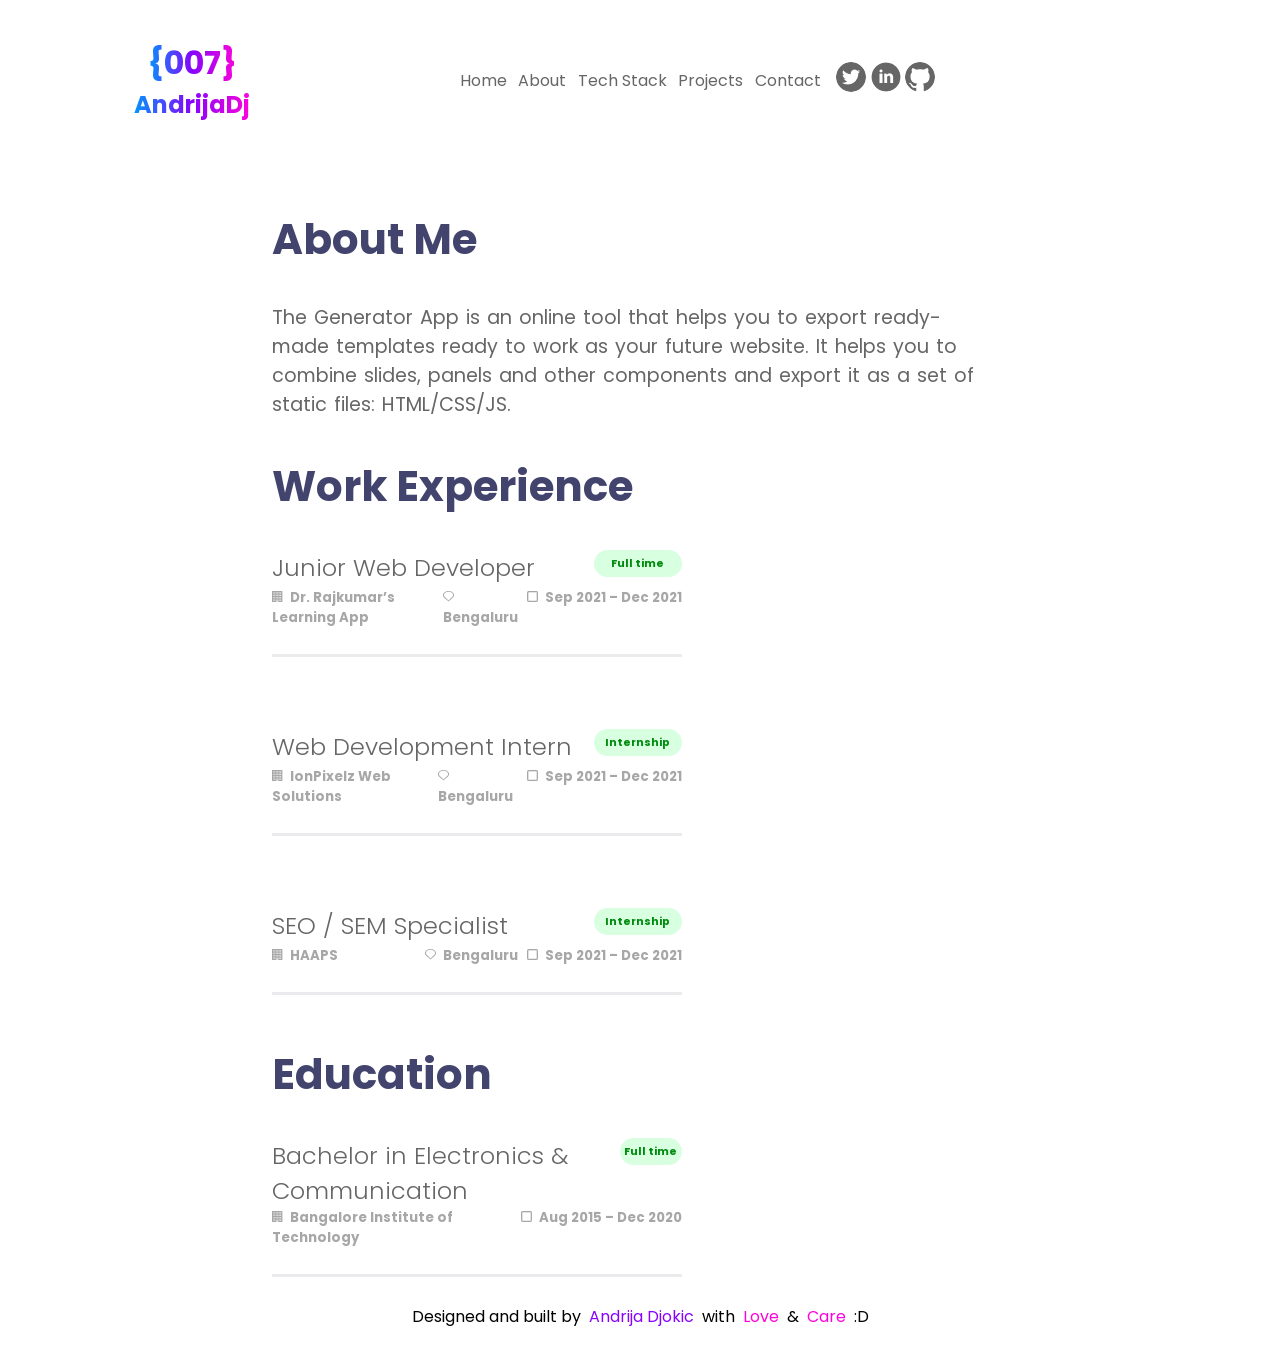
==== about.html @ ed25b266 "Pasted all files from last project 01" ====
<!DOCTYPE html>
<html lang="en">
<head>
    <meta charset="UTF-8">
    <meta name="viewport" content="width=device-width, initial-scale=1.0">
    <link rel="stylesheet" href="style.css" type="text/css">
    <link rel="preconnect" href="https://fonts.googleapis.com">
    <link rel="preconnect" href="https://fonts.gstatic.com" crossorigin>
    <link href="https://fonts.googleapis.com/css2?family=Poppins:ital,wght@0,100;0,200;0,300;0,400;0,500;0,600;0,700;0,800;0,900;1,100;1,200;1,300;1,400;1,500;1,600;1,700;1,800;1,900&display=swap" rel="stylesheet">
    <title>About – Andrija Djokic</title>
</head>
<body>

    <header>
        <div id="logocontianer">
            <p class="logotitle">{007}</p>
            <p class="logosubtitle">AndrijaDj</p>
        </div>

        <button id="hamburger" type="button" aria-label="Toggle menu">
            <span></span>
            <span></span>
            <span></span>
        </button>

        <nav id="mainnav" aria-label="Main navigation">
            <ul id="pagenav">
                <li><a href="index.html">Home</a></li>
                <li><a href="about.html" aria-current="page">About</a></li>
                <li><a href="TechStack.html">Tech Stack</a></li>
                <li><a href="Projects.html">Projects</a></li>
                <li><a href="Contact.html">Contact</a></li>
            </ul>
            <div id="appnav">
                <ul id="appnavlist">
                    <li><a href="https://twitter.com/"><img class="navimages" src="assets/twitternavicon.png" alt="Twitter profile"></a></li>
                    <li><a href="https://www.linkedin.com/"><img class="navimages" src="assets/linkedinnavicon.png" alt="LinkedIn profile"></a></li>
                    <li><a href="https://github.com/"><img class="navimages" src="assets/githubnavicon.png" alt="GitHub profile"></a></li>
                </ul>
            </div>
        </nav>
    </header>

    <main id="aboutmepage">
        <section class="firstsectionaboutme">
            <h1 class="aboutmetitle">About Me</h1>
            <p class="aboutmetext">The Generator App is an online tool that helps you to export ready-made templates ready to work as your future website. It helps you to combine slides, panels and other components and export it as a set of static files: HTML/CSS/JS.</p>
        </section>

        <section class="firstsectionaboutme">
            <h2 class="aboutmetitle">Work Experience</h2>
            <article class="experiencesection">
                <div class="experiencetitle">
                    <h3 class="experiencename">Junior Web Developer</h3>
                    <p class="experiencetype">Full time</p>
                </div>
                <div class="experienceinfo">
                    <div class="experienceinfochild1">
                        <p class="experienceinfoheader"><img src="assets/Vector.png" alt="" class="icon">Dr. Rajkumar’s Learning App</p>
                        <p class="experienceinfoheader"><img src="assets/Vector-1.png" alt="" class="icon">Bengaluru</p>
                    </div>
                    <div class="experienceinfochild2">
                        <p class="experienceinfoheader"><img src="assets/Vector-2.png" alt="" class="icon"><time datetime="2021-09">Sep 2021</time> – <time datetime="2021-12">Dec 2021</time></p>
                    </div>
                </div>
            </article>
            <article class="experiencesection">
                <div class="experiencetitle">
                    <h3 class="experiencename">Web Development Intern</h3>
                    <p class="experiencetype">Internship</p>
                </div>
                <div class="experienceinfo">
                    <div class="experienceinfochild1">
                        <p class="experienceinfoheader"><img src="assets/Vector.png" alt="" class="icon">IonPixelz Web Solutions</p>
                        <p class="experienceinfoheader"><img src="assets/Vector-1.png" alt="" class="icon">Bengaluru</p>
                    </div>
                    <div class="experienceinfochild2">
                        <p class="experienceinfoheader"><img src="assets/Vector-2.png" alt="" class="icon"><time datetime="2021-09">Sep 2021</time> – <time datetime="2021-12">Dec 2021</time></p>
                    </div>
                </div>
            </article>
            <article class="experiencesection">
                <div class="experiencetitle">
                    <h3 class="experiencename">SEO / SEM Specialist</h3>
                    <p class="experiencetype">Internship</p>
                </div>
                <div class="experienceinfo">
                    <div class="experienceinfochild1">
                        <p class="experienceinfoheader"><img src="assets/Vector.png" alt="" class="icon">HAAPS</p>
                        <p class="experienceinfoheader"><img src="assets/Vector-1.png" alt="" class="icon">Bengaluru</p>
                    </div>
                    <div class="experienceinfochild2">
                        <p class="experienceinfoheader"><img src="assets/Vector-2.png" alt="" class="icon"><time datetime="2021-09">Sep 2021</time> – <time datetime="2021-12">Dec 2021</time></p>
                    </div>
                </div>
            </article>
        </section>

        <section class="firstsectionaboutme">
            <h2 class="aboutmetitle">Education</h2>
            <article class="experiencesection">
                <div class="experiencetitle">
                    <h3 class="experiencename">Bachelor in Electronics &amp; Communication</h3>
                    <p class="experiencetype">Full time</p>
                </div>
                <div class="experienceinfo">
                    <div class="experienceinfochild1">
                        <p class="experienceinfoheader"><img src="assets/Vector.png" alt="" class="icon">Bangalore Institute of Technology</p>
                    </div>
                    <div class="experienceinfochild2">
                        <p class="experienceinfoheader"><img src="assets/Vector-2.png" alt="" class="icon"><time datetime="2015-08">Aug 2015</time> – <time datetime="2020-12">Dec 2020</time></p>
                    </div>
                </div>
            </article>
        </section>
    </main>

    <footer>Designed and built by <span id="footername"> Andrija Djokic </span> with <span class="footersignature"> Love </span> &amp; <span class="footersignature"> Care </span> :D</footer>

</body>
</html>
---- style.css ----
*{
    margin: 0;
    padding: 0;
}

:root{
    --bluecolor: rgb(3, 148, 252);
    --purplecolor: rgb(136, 3, 252);
    --pinkcolor: rgb(252, 3, 219);
    --gradienthorizontal: linear-gradient(to right, var(--bluecolor), var(--purplecolor), var(--pinkcolor));
    --gradientvertical: linear-gradient(to bottom, var(--pinkcolor), var(--purplecolor), var(--bluecolor));
    --darkbluecolor: rgb(35, 48, 167);
    --darkpurplecolor: #1E0E62;
    --headingcolor: #42446E;
    --textcolor: #666666;
    --mutedcolor: #A7A7A7;
    --bordercolor: #EBEAED;
    --badgebackground: #D7FFE0;
    --badgetext: #018C0F;
    --darkcolor: #222222;
    --blackcolor: #000000;
    --whitecolor: #FFFFFF;
    --shadowcolor: rgba(189, 189, 189, 0.7);
}

body{
    min-height: 100dvh;
    display: flex;
    flex-direction: column;
    font-family: "Poppins", sans-serif;
    font-weight: 400;
    font-style: normal;
}

a:focus-visible, button:focus-visible{
    outline: 3px solid var(--purplecolor);
    outline-offset: 3px;
}

header{
    display: flex;
    flex-direction: column;
    align-items: flex-start;
    width: 100%;
    height: auto;
    padding-top: 1.5rem;
    position: relative;

    a{
        text-decoration: none;
        color: var(--textcolor);
    }

    ul{
        list-style: none;
    }

    #logocontianer{
        width: auto;
        height: auto;
        margin-left: 1.2rem;
        display: flex;
        flex-direction: column;
        justify-content: center;
        align-items: center;

        .logotitle, .logosubtitle{
            background: var(--gradienthorizontal);
            -webkit-background-clip: text;
            background-clip: text;
            -webkit-text-fill-color: transparent;
            color: transparent;
            font-weight: 700;
        }
        .logotitle{
            font-size: 1.1rem;
        }
        .logosubtitle{
            font-size: 0.6rem;
        }
    }
    #hamburger{
        display: flex;
        flex-direction: column;
        justify-content: space-between;
        width: 20px;
        height: 14px;
        cursor: pointer;
        position: absolute;
        top: 1.7rem;
        right: 1.3rem;
        border: none;
        background: none;
    }
    #hamburger span{
        width: 100%;
        height: 2px;
        background-color: var(--darkcolor);
        border-radius: 2px;
    }
    nav{
        width: 100%;
        height: auto;
        color: var(--textcolor);
        display: flex;
        flex-direction: column;
        align-items: center;
        margin-top: 0.3rem;
    }
    #pagenav{
        display: flex;
        flex-direction: column;
        justify-content: space-evenly;
        width: 100%;
        height: 6.25rem;
        align-items: center;
        font-size: 0.8rem;
    }
    #pagenav a{
        font-weight: 500;
        color: var(--blackcolor);
    }
    #appnav{
        display: flex;
        align-items: center;
        width: 100%;
        height: auto;
        margin-top: 0.75rem;
    }

    #appnavlist{
        width: 100%;
        height: auto;
        display: flex;
        justify-content: space-evenly;
        align-items: center;
    }


    .navimages{
        display: block;
        width: 22px;
        height: 22px;
        border-radius: 50%;
    }
}

main{
    width: 100%;
    display: flex;

    #whoami{
        width: 90%;
        height: auto;
        margin-left: 1.2rem;
        font-size: 1.15rem;
        display: flex;
        flex-direction: column;
    }
    #whoami h1{
        font-size: inherit;
        font-weight: 600;
        line-height: 1.25;
        color: var(--darkcolor);
    }
    #whoami h1 span{
        display: block;
        font-size: 1.5rem;
    }
    #whoami .greeting{
        font-weight: 600;
    }
    p{
        color: var(--darkbluecolor);
    }
    .name{
        background: var(--gradienthorizontal);
        -webkit-background-clip: text;
        background-clip: text;
        -webkit-text-fill-color: transparent;
        color: transparent;
    }
    #profilbild{
        width: 90%;
        height: auto;
        margin-left: 1.2rem;
        margin-top: 0.8rem;
        display: flex;
    }
    #profilepicture{
        width: 15rem;
        height: 15rem;
        border: 4px solid transparent;
        border-radius: 50%;
        object-fit: cover;
        background: var(--gradientvertical) padding-box,
        var(--gradientvertical) border-box;
    }
}

main#homepage{
    flex-direction: column;
    justify-content: flex-end;
    flex-grow: 1;
    height: auto;
    padding-top: 6rem;
    padding-bottom: 6rem;
}

.fixedfooter {
    position: fixed;
    bottom: 0;
    left: 0;
}

footer{
    width: 100%;
    height: auto;
    display: flex;
    justify-content: center;
    align-items: center;
    font-size: 0.75rem;
    text-align: center;

    #footername{
        color: var(--purplecolor);
    }
    .footersignature{
        color: var(--pinkcolor);
    }
    span{
        padding: 0.2rem;
    }
}


#aboutmepage{
    width: 100%;
    height: auto;
    display: flex;
    flex-direction: column;
    padding-bottom: 2rem;

    .firstsectionaboutme{
        margin-left: 1.2rem;
        width: 90%;
        height: auto;
        margin-top: 2rem;

        .aboutmetitle{
            font-size: 1.8rem;
            margin-bottom: 1rem;
            color: var(--blackcolor);
        }
        .aboutmetext{
            font-size: 1rem;
            color: var(--textcolor);
            width: 100%;
            height: auto;
            word-spacing: 2px;
        }
    }

    .experiencesection{
        width: 100%;
        height: auto;
        padding-bottom: 1.6rem;
        border-bottom: solid 3px var(--bordercolor);
    }
    .experiencesection + .experiencesection{
        margin-top: 4.5rem;
    }
    .experiencetitle{
        display: flex;
        justify-content: space-between;
        width: 100%;
        height: auto;
        margin-bottom: 0.5rem;
    }
    .experiencetype{
        width: 5.5rem;
        background-color: var(--badgebackground);
        color: var(--badgetext);
        height: 1.7rem;
        border-radius: 3rem;
        display: flex;
        justify-content: center;
        align-items: center;
        margin-bottom: 0.7rem;
        font-size: 0.67rem;
        font-weight: 700;
    }
    .experiencename{
        width: 65%;
        font-size: 1.1rem;
        font-weight: 300;
        color: var(--textcolor);
    }

    .experienceinfo{
        width: 100%;
        height: auto;
        display: flex;
    }
    .experienceinfochild1{
        display: flex;
        flex-direction: column;
        justify-content: space-between;
        width: 100%;
        height: auto;
    }
    .experienceinfochild2{
        display: flex;
        justify-content: flex-end;
        width: 100%;
        height: auto;
        margin-top: 0;
    }
    .experienceinfoheader{
        font-size: 0.8rem;
        font-weight: 700;
        color: var(--mutedcolor);
    }
    .icon{
        width: 0.7rem;
        height: 0.7rem;
        margin-right: 0.4rem;
    }
}

#TechStack{
    width: 100%;
    height: auto;
    display: flex;
    flex-direction: column;
    padding-top: 2rem;
    padding-bottom: 2rem;

    #mytechstack{
        width: 90%;
        height: auto;
        margin-left: 1.2rem;
        display: flex;
        flex-direction: column;
        align-self: flex-start;
    }
    .aboutmetitle{
        font-size: 1.8rem;
        margin-bottom: 1rem;
        color: var(--blackcolor);
    }
    .aboutmetext{
        font-size: 1rem;
        color: var(--textcolor);
        width: 100%;
        height: auto;
        word-spacing: 2px;
    }
    .techstack{
        width: 90%;
        height: auto;
        display: flex;
        flex-wrap: wrap;
        justify-content: flex-start;
        align-self: flex-start;
        margin-left: 1.2rem;
        margin-top: 1rem;
        list-style: none;

        .techcontainer{
            width: 25%;
            height: auto;
            margin-bottom: 1rem;
            display: flex;
            flex-direction: column;
            align-items: center;
        }
        .techstackicons{
            width: 5rem;
            height: 5rem;
            object-fit: contain;
        }
        .techstacktext{
            font-size: 0.75rem;
            margin-bottom: 0.5rem;
            text-align: center;
            color: var(--mutedcolor);
        }
    }
}

.pagetitle{
    font-size: 1.8rem;
    margin-top: 2rem;
    margin-bottom: 1rem;
    color: var(--blackcolor);
    margin-left: 1.2rem;
}
.titleparagraph{
    font-size: 1rem;
    color: var(--textcolor);
    width: 90%;
    height: auto;
    word-spacing: 2px;
    margin-left: 1.2rem;
}

#projectpage{
    width: 100%;
    height: auto;
    display: flex;
    flex-direction: column;
    padding-bottom: 2rem;

    .projectpage{
        width: 100%;
        height: auto;
        display: flex;
        flex-direction: column;
        justify-content: flex-start;
        align-items: flex-start;
        list-style: none;
    }
    #secondsecion{
        margin-top: 0;
    }
    .projectcontainer{
        width: 90%;
        height: auto;
        background-color: var(--whitecolor);
        display: flex;
        flex-direction: column;
        align-items: center;
        box-shadow: 0.5rem 0.5rem 2rem 0 var(--shadowcolor);
        margin-left: 1.2rem;
        margin-top: 1.5rem;
        border-radius: 25px;
    }
    .projectimage{
        width: 100%;
        height: 12rem;
        object-fit: cover;
        border-top-left-radius: 25px;
        border-top-right-radius: 25px;
    }
    .projectinfo{
        width: 90%;
        height: auto;
        display: flex;
        flex-direction: column;
        align-items: flex-start;
        padding-bottom: 1.2rem;
    }
    .projectinfotitle{
        font-size: 1.2rem;
        color: var(--blackcolor);
        margin-top: 1rem;
    }
    .projectinfoparagraph{
        margin-top: 0.6rem;
        width: 100%;
        height: auto;
        word-spacing: 1px;
        font-size: 0.9rem;
        color: var(--mutedcolor);
    }
    .projectinfotechstack{
        font-size: 0.8rem;
        color: var(--headingcolor);
        margin-top: 0.6rem;
    }
    .techstackbold{
        font-weight: 500;
    }
    .linkcontainer{
        width: 100%;
        height: auto;
        display: flex;
        margin-top: 1rem;
    }

    .linkone , .linktwo{
        width: 50%;
        height: auto;
        display: flex;
        align-items: center;
    }
    .linktwo{
        justify-content: end;
    }
    .projecticonimage{
        width: 15px;
        height: 15px;
        margin-right: 0.6rem;
    }
    .icontext{
        color: var(--blackcolor);
        text-decoration: underline;
        font-size: 15px;
    }
}

.contactpage{
    width: 100%;
    height: 22rem;
    display: flex;
    flex-direction: column;
    justify-content: center;
    align-items: center;
    padding-bottom: 2rem;

    #contactheader{
        font-size: 1.5rem;
        color: var(--darkpurplecolor);
    }
    #name{
        font-size: 1.5rem;
        font-weight: 700;
    }
    #phonenummber{
        display: block;
        font-size: 1.5rem;
        font-weight: 700;
    }
    #or{
        display: block;
        font-size: 1.1rem;
        color: var(--textcolor);
    }
}


@media (min-width: 1000px) {

    header{
        flex-direction: row;
        align-items: normal;
        justify-content: space-between;
        height: 10rem;
        padding-top: 0;
        position: static;

        #logocontianer{
            width: 30%;
            height: 100%;
            margin-left: 0;

            .logotitle{
                font-size: 2rem;
            }
            .logosubtitle{
                font-size: 1.5rem;
            }
        }
        #hamburger{
            display: none;
        }
        nav{
            width: 60%;
            flex-direction: row;
            margin-top: 0;
            margin-right: 5%;
        }
        #pagenav{
            flex-direction: row;
            width: 50%;
            height: 100%;
            font-size: 1rem;
        }
        #pagenav a{
            font-weight: 400;
            color: var(--textcolor);
        }
        #appnav{
            width: 20%;
            height: 100%;
            margin-top: 0;
        }

        #appnavlist{
            width: 70%;
            height: 100%;
        }

        .navimages{
            display: inline;
            width: 30px;
            height: 30px;
        }
    }

    main{
        height: 32rem;
        justify-content: space-evenly;

        #whoami{
            width: 30%;
            height: 100%;
            margin-left: 0;
            justify-content: end;
        }
        #whoami h1 span{
            font-size: 2.5rem;
            font-weight: 700;
            line-height: normal;
            color: var(--headingcolor);
        }
        #whoami .greeting {
            font-weight: 700;
        }

        #profilbild{
            width: 30%;
            height: 105%;
            margin-left: 0;
            margin-top: 0;
            justify-content: center;
            align-items: end;
        }
        #profilepicture{
            width: 18rem;
            height: auto;
            border-width: 8px;
            object-fit: fill;
        }
    }

    main#homepage{
        flex-direction: row;
        justify-content: space-evenly;
        align-items: stretch;
        flex-grow: 0;
        height: 32rem;
        padding-top: 0;
        padding-bottom: 0;
    }

    footer{
        height: 5rem;
        font-size: 1rem;
        text-align: start;

        span{
            padding: 0.5rem;
        }
    }


    #aboutmepage{
        padding-bottom: 0;

        .firstsectionaboutme{
            margin-left: 17rem;
            width: 40%;
            height: 33%;
            margin-top: 3rem;

            .aboutmetitle{
                font-size: 42px;
                margin-bottom: 2rem;
                color: var(--headingcolor);
            }
            .aboutmetext{
                font-size: 1.2rem;
                width: 708px;
                height: 104px;
            }
        }

        .experiencesection{
            width: 80%;
            height: 40%;
        }
        .experiencetitle{
            height: 50%;
            margin-bottom: 0;
        }
        .experiencename{
            width: auto;
            font-size: 1.5rem;
        }

        .experienceinfo{
            height: 50%;
        }
        .experienceinfochild1{
            flex-direction: row;
            width: 60%;
            height: 100%;
        }
        .experienceinfochild2{
            justify-content: end;
            width: 40%;
            height: 100%;
        }
        .experienceinfoheader{
            font-size: 0.83rem;
        }
    }

    #TechStack{
        height: 50rem;
        justify-content: space-evenly;
        padding-top: 0;
        padding-bottom: 0;

        #mytechstack{
            width: 75%;
            height: 20%;
            margin-left: 0;
            align-self: center;
        }
        .aboutmetitle{
            font-size: 42px;
            margin-bottom: 2rem;
            color: var(--headingcolor);
        }
        .aboutmetext{
            font-size: 1.2rem;
            width: 708px;
            height: 104px;
        }
        .techstack{
            width: 80%;
            height: 10%;
            flex-wrap: nowrap;
            justify-content: space-evenly;
            align-self: center;
            margin-left: 0;
            margin-top: 0;

            .techcontainer{
                width: 10%;
                height: 2rem;
                margin-bottom: 0;
            }
            .techstackicons{
                width: auto;
                height: auto;
                object-fit: fill;
            }
            .techstacktext{
                font-size: 0.8rem;
                margin-bottom: 1rem;
                text-align: start;
            }
        }
    }

    .pagetitle{
        font-size: 2rem;
        margin-top: 0;
        margin-left: 15rem;
    }
    .titleparagraph{
        width: 708px;
        height: 104px;
        margin-left: 15rem;
    }

    #projectpage{
        padding-bottom: 0;

        .projectpage{
            width: 100%;
            height: 30rem;
            flex-direction: row;
            justify-content: center;
            align-items: stretch;
        }
        .pagetitle{
            color: var(--headingcolor);
        }
        #secondsecion{
            margin-top: 2rem;
        }
        .projectcontainer{
            width: 20%;
            height: 100%;
            box-shadow: 2rem 1rem 10rem 2rem var(--shadowcolor);
            margin-left: 3rem;
            margin-top: 0;
        }
        .projectimage{
            height: 45%;
            object-fit: fill;
            border-top-left-radius: 0;
            border-top-right-radius: 0;
        }
        .projectinfo{
            height: 65%;
            align-items: center;
            padding-bottom: 0;
        }
        .projectinfotitle{
            font-size: 1.5rem;
        }
        .projectinfoparagraph{
            margin-top: 1rem;
            width: 264px;
            height: 130px;
            font-size: 1rem;
        }
        .projectinfotechstack{
            margin-top: 0.2rem;
        }
        .linkcontainer{
            height: 10%;
            margin-top: 0.5rem;
        }

        .linkone , .linktwo{
            height: 100%;
        }
        .linkone{
            justify-content: center;
        }
        .linktwo{
            justify-content: flex-start;
        }
    }

    .contactpage{
        padding-bottom: 0;

        #contactheader{
            font-size: 4rem;
            color: var(--darkpurplecolor);
        }
        #name{
            font-size: 4rem;
        }
        #phonenummber{
            display: none;
        }
        #or{
            display: none;
        }
    }
}
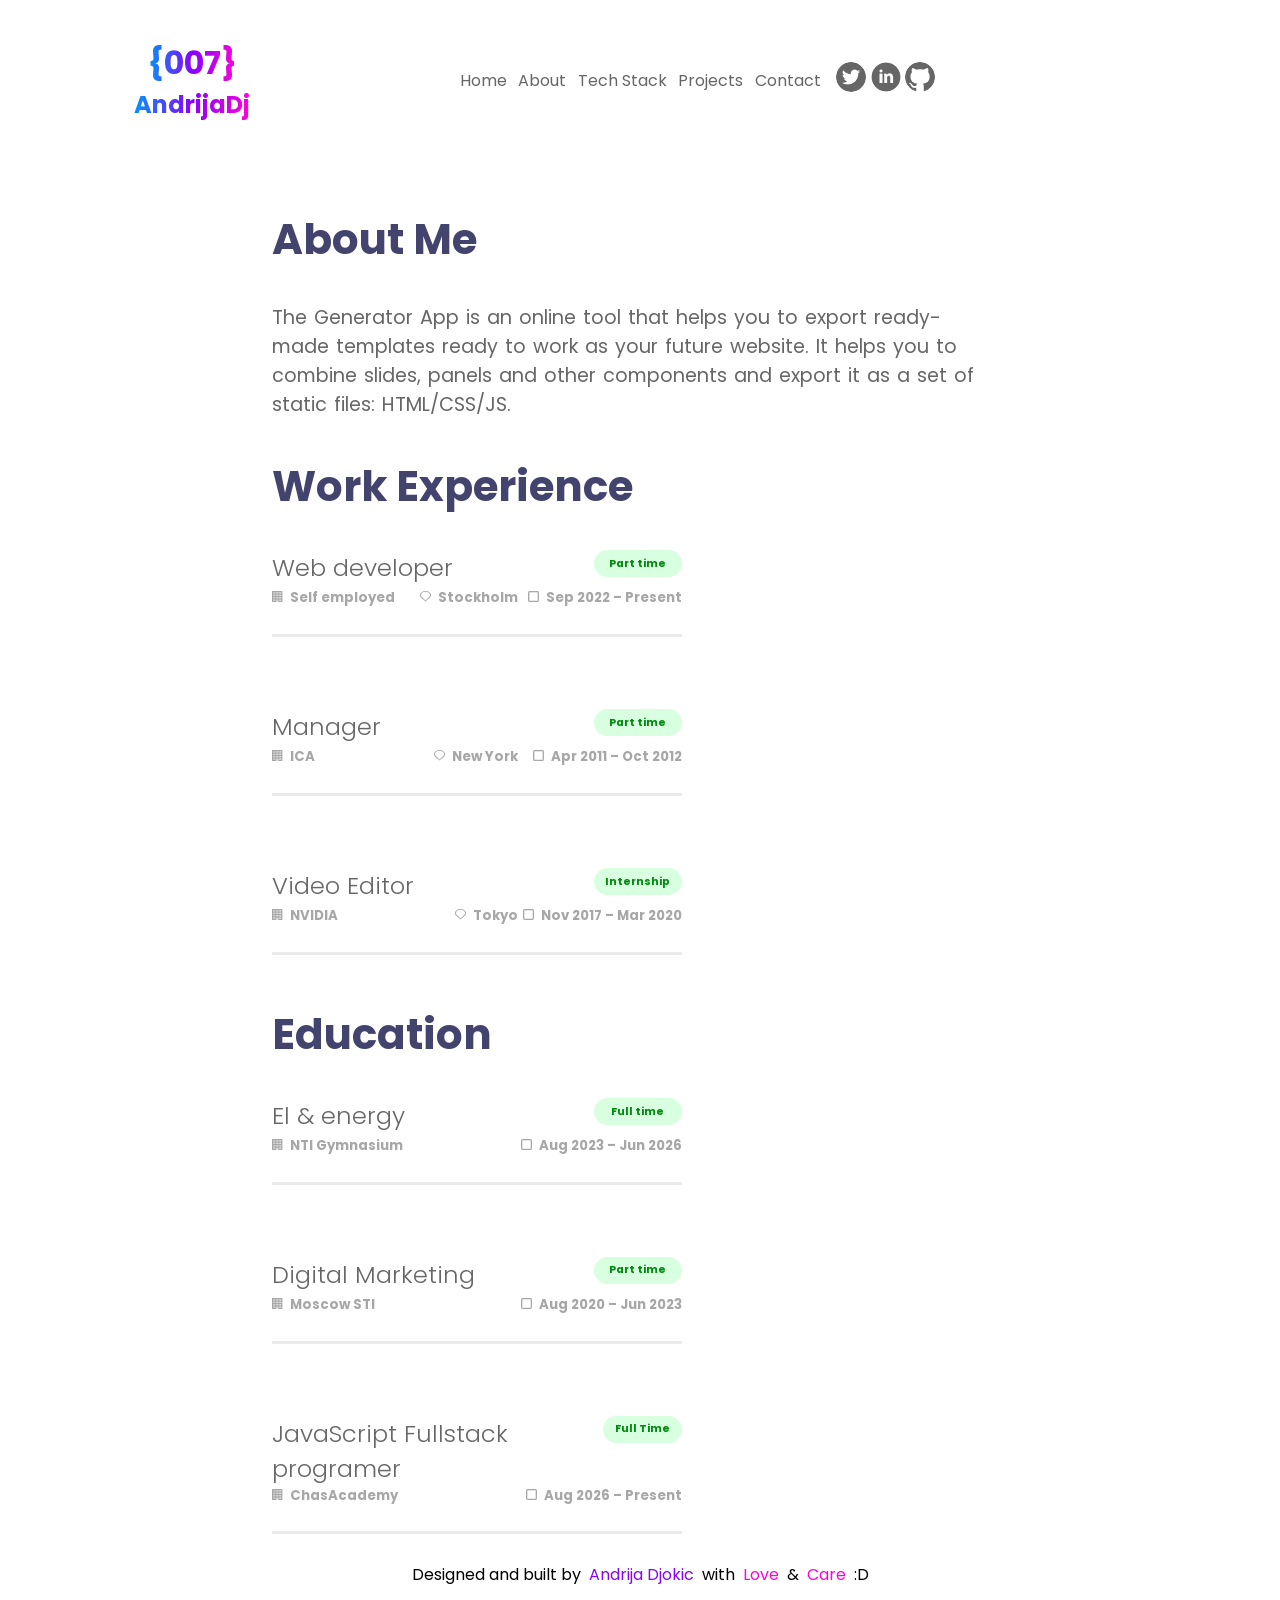
==== commit e19d714f: "I have worked on both about and project page, about page usage of JSON file and project page usage o" ====
--- a/about.html
+++ b/about.html
@@ -40,8 +40,24 @@
             </div>
         </nav>
     </header>
-
-    <main id="aboutmepage">
+<template id="entrytemplate">
+    <article class="experiencesection">
+        <div class="experiencetitle">
+            <h3 class="experiencename"></h3>
+            <p class="experiencetype"></p>
+        </div>
+        <div class="experienceinfo">
+            <div class="experienceinfochild1">
+                <p class="experienceinfoheader"><img src="assets/Vector.png" alt="" class="icon"><span class="entryplace"></span></p>
+                <p class="experienceinfoheader entrylocationrow"><img src="assets/Vector-1.png" alt="" class="icon"><span class="entrylocation"></span></p>
+            </div>
+            <div class="experienceinfochild2">
+                <p class="experienceinfoheader"><img src="assets/Vector-2.png" alt="" class="icon"><time class="entrystart"></time> – <time class="entryend"></time></p>
+            </div>
+        </div>
+    </article>
+</template>
+        <main id="aboutmepage">
         <section class="firstsectionaboutme">
             <h1 class="aboutmetitle">About Me</h1>
             <p class="aboutmetext">The Generator App is an online tool that helps you to export ready-made templates ready to work as your future website. It helps you to combine slides, panels and other components and export it as a set of static files: HTML/CSS/JS.</p>
@@ -49,73 +65,16 @@
 
         <section class="firstsectionaboutme">
             <h2 class="aboutmetitle">Work Experience</h2>
-            <article class="experiencesection">
-                <div class="experiencetitle">
-                    <h3 class="experiencename">Junior Web Developer</h3>
-                    <p class="experiencetype">Full time</p>
-                </div>
-                <div class="experienceinfo">
-                    <div class="experienceinfochild1">
-                        <p class="experienceinfoheader"><img src="assets/Vector.png" alt="" class="icon">Dr. Rajkumar’s Learning App</p>
-                        <p class="experienceinfoheader"><img src="assets/Vector-1.png" alt="" class="icon">Bengaluru</p>
-                    </div>
-                    <div class="experienceinfochild2">
-                        <p class="experienceinfoheader"><img src="assets/Vector-2.png" alt="" class="icon"><time datetime="2021-09">Sep 2021</time> – <time datetime="2021-12">Dec 2021</time></p>
-                    </div>
-                </div>
-            </article>
-            <article class="experiencesection">
-                <div class="experiencetitle">
-                    <h3 class="experiencename">Web Development Intern</h3>
-                    <p class="experiencetype">Internship</p>
-                </div>
-                <div class="experienceinfo">
-                    <div class="experienceinfochild1">
-                        <p class="experienceinfoheader"><img src="assets/Vector.png" alt="" class="icon">IonPixelz Web Solutions</p>
-                        <p class="experienceinfoheader"><img src="assets/Vector-1.png" alt="" class="icon">Bengaluru</p>
-                    </div>
-                    <div class="experienceinfochild2">
-                        <p class="experienceinfoheader"><img src="assets/Vector-2.png" alt="" class="icon"><time datetime="2021-09">Sep 2021</time> – <time datetime="2021-12">Dec 2021</time></p>
-                    </div>
-                </div>
-            </article>
-            <article class="experiencesection">
-                <div class="experiencetitle">
-                    <h3 class="experiencename">SEO / SEM Specialist</h3>
-                    <p class="experiencetype">Internship</p>
-                </div>
-                <div class="experienceinfo">
-                    <div class="experienceinfochild1">
-                        <p class="experienceinfoheader"><img src="assets/Vector.png" alt="" class="icon">HAAPS</p>
-                        <p class="experienceinfoheader"><img src="assets/Vector-1.png" alt="" class="icon">Bengaluru</p>
-                    </div>
-                    <div class="experienceinfochild2">
-                        <p class="experienceinfoheader"><img src="assets/Vector-2.png" alt="" class="icon"><time datetime="2021-09">Sep 2021</time> – <time datetime="2021-12">Dec 2021</time></p>
-                    </div>
-                </div>
-            </article>
+            <div id="worklist"></div>
         </section>
 
         <section class="firstsectionaboutme">
             <h2 class="aboutmetitle">Education</h2>
-            <article class="experiencesection">
-                <div class="experiencetitle">
-                    <h3 class="experiencename">Bachelor in Electronics &amp; Communication</h3>
-                    <p class="experiencetype">Full time</p>
-                </div>
-                <div class="experienceinfo">
-                    <div class="experienceinfochild1">
-                        <p class="experienceinfoheader"><img src="assets/Vector.png" alt="" class="icon">Bangalore Institute of Technology</p>
-                    </div>
-                    <div class="experienceinfochild2">
-                        <p class="experienceinfoheader"><img src="assets/Vector-2.png" alt="" class="icon"><time datetime="2015-08">Aug 2015</time> – <time datetime="2020-12">Dec 2020</time></p>
-                    </div>
-                </div>
-            </article>
+            <div id="educationlist"></div>
         </section>
     </main>
 
     <footer>Designed and built by <span id="footername"> Andrija Djokic </span> with <span class="footersignature"> Love </span> &amp; <span class="footersignature"> Care </span> :D</footer>
-
+<script type="module" src="main.js"></script>
 </body>
 </html>
--- a/style.css
+++ b/style.css
@@ -412,6 +412,12 @@
     flex-direction: column;
     padding-bottom: 2rem;
 
+    #projectstatus{
+        margin-left: 1.2rem;
+        margin-top: 1rem;
+        font-size: 1rem;
+        color: var(--textcolor);
+    }
     .projectpage{
         width: 100%;
         height: auto;
@@ -420,9 +426,6 @@
         justify-content: flex-start;
         align-items: flex-start;
         list-style: none;
-    }
-    #secondsecion{
-        margin-top: 0;
     }
     .projectcontainer{
         width: 90%;
@@ -436,13 +439,6 @@
         margin-top: 1.5rem;
         border-radius: 25px;
     }
-    .projectimage{
-        width: 100%;
-        height: 12rem;
-        object-fit: cover;
-        border-top-left-radius: 25px;
-        border-top-right-radius: 25px;
-    }
     .projectinfo{
         width: 90%;
         height: auto;
@@ -455,6 +451,7 @@
         font-size: 1.2rem;
         color: var(--blackcolor);
         margin-top: 1rem;
+        overflow-wrap: anywhere;
     }
     .projectinfoparagraph{
         margin-top: 0.6rem;
@@ -476,17 +473,18 @@
         width: 100%;
         height: auto;
         display: flex;
+        justify-content: flex-start;
         margin-top: 1rem;
     }
 
     .linkone , .linktwo{
-        width: 50%;
+        width: auto;
         height: auto;
         display: flex;
         align-items: center;
     }
-    .linktwo{
-        justify-content: end;
+    .linkone{
+        margin-right: 1.5rem;
     }
     .projecticonimage{
         width: 15px;
@@ -758,65 +756,55 @@
         margin-left: 15rem;
     }
 
-    #projectpage{
+        #projectpage{
         padding-bottom: 0;
 
+        #projectstatus{
+            margin-left: 15rem;
+        }
         .projectpage{
             width: 100%;
-            height: 30rem;
+            height: auto;
             flex-direction: row;
+            flex-wrap: wrap;
             justify-content: center;
             align-items: stretch;
         }
         .pagetitle{
             color: var(--headingcolor);
         }
-        #secondsecion{
+        .projectcontainer{
+            width: 25%;
+            height: auto;
+            box-shadow: 1rem 1rem 3rem 0 var(--shadowcolor);
+            margin-left: 1.5rem;
+            margin-right: 1.5rem;
             margin-top: 2rem;
-        }
-        .projectcontainer{
-            width: 20%;
-            height: 100%;
-            box-shadow: 2rem 1rem 10rem 2rem var(--shadowcolor);
-            margin-left: 3rem;
-            margin-top: 0;
-        }
-        .projectimage{
-            height: 45%;
-            object-fit: fill;
-            border-top-left-radius: 0;
-            border-top-right-radius: 0;
+            margin-bottom: 1rem;
         }
         .projectinfo{
-            height: 65%;
-            align-items: center;
-            padding-bottom: 0;
+            height: auto;
+            align-items: flex-start;
+            padding-bottom: 1.5rem;
         }
         .projectinfotitle{
             font-size: 1.5rem;
         }
         .projectinfoparagraph{
             margin-top: 1rem;
-            width: 264px;
-            height: 130px;
+            width: 100%;
+            height: auto;
             font-size: 1rem;
         }
         .projectinfotechstack{
-            margin-top: 0.2rem;
+            margin-top: 0.6rem;
         }
         .linkcontainer{
-            height: 10%;
-            margin-top: 0.5rem;
-        }
-
-        .linkone , .linktwo{
-            height: 100%;
+            height: auto;
+            margin-top: 1rem;
         }
         .linkone{
-            justify-content: center;
-        }
-        .linktwo{
-            justify-content: flex-start;
+            margin-right: 2rem;
         }
     }
 
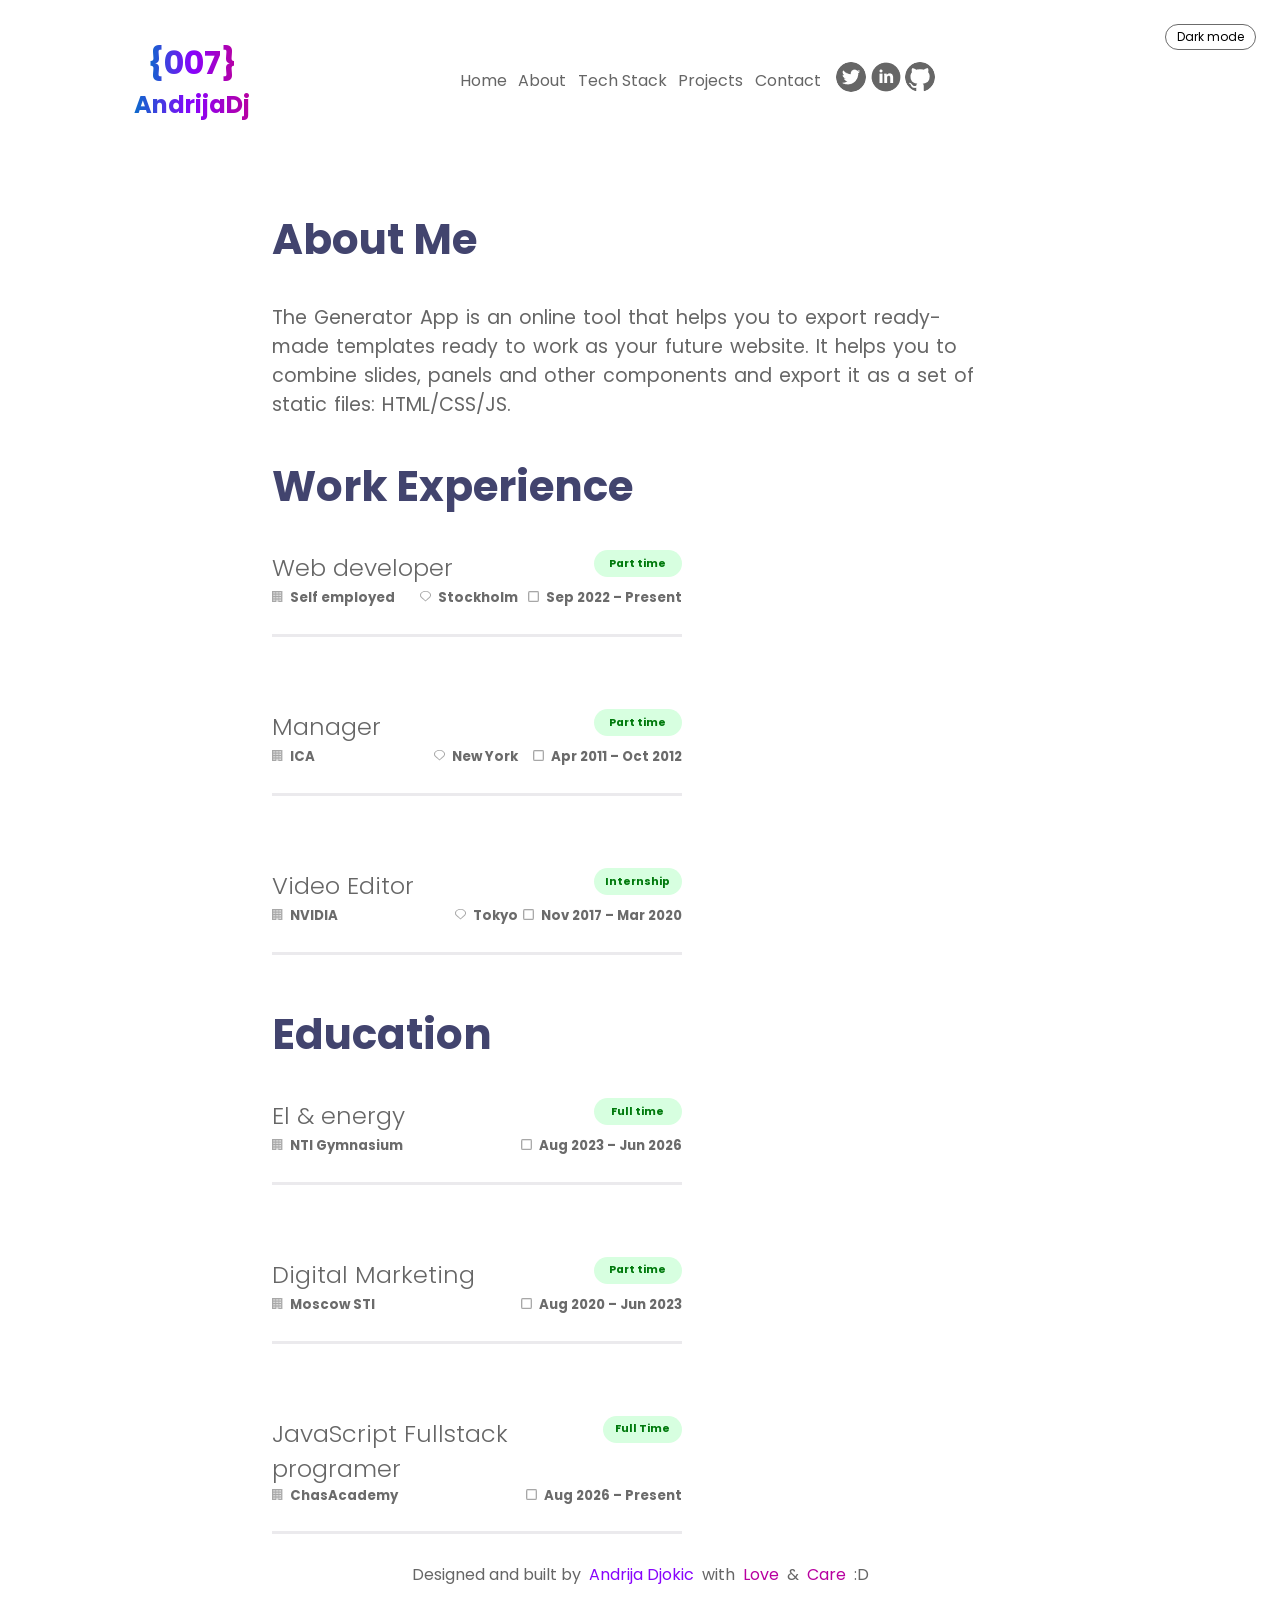
==== commit d2a93218: "Created all the neccessery funcions, module, files and folders for dark/light mode and fixade footer" ====
--- a/about.html
+++ b/about.html
@@ -3,6 +3,7 @@
 <head>
     <meta charset="UTF-8">
     <meta name="viewport" content="width=device-width, initial-scale=1.0">
+    <script src="js/theme-init.js"></script>
     <link rel="stylesheet" href="style.css" type="text/css">
     <link rel="preconnect" href="https://fonts.googleapis.com">
     <link rel="preconnect" href="https://fonts.gstatic.com" crossorigin>
@@ -22,7 +23,7 @@
             <span></span>
             <span></span>
         </button>
-
+        <button id="themetoggle" type="button" aria-pressed="false">Dark mode</button>
         <nav id="mainnav" aria-label="Main navigation">
             <ul id="pagenav">
                 <li><a href="index.html">Home</a></li>
@@ -65,6 +66,7 @@
 
         <section class="firstsectionaboutme">
             <h2 class="aboutmetitle">Work Experience</h2>
+            <p id="cvstatus" role="status"></p>
             <div id="worklist"></div>
         </section>
 
@@ -75,6 +77,7 @@
     </main>
 
     <footer>Designed and built by <span id="footername"> Andrija Djokic </span> with <span class="footersignature"> Love </span> &amp; <span class="footersignature"> Care </span> :D</footer>
-<script type="module" src="main.js"></script>
+<script type="module" src="js/main.js"></script>
+<script type="module" src="js/pages/about.js"></script>
 </body>
 </html>
--- a/style.css
+++ b/style.css
@@ -4,23 +4,43 @@
 }
 
 :root{
-    --bluecolor: rgb(3, 148, 252);
-    --purplecolor: rgb(136, 3, 252);
-    --pinkcolor: rgb(252, 3, 219);
+    color-scheme: light;
+    --bluecolor: #0B6BCB;
+    --purplecolor: #8803FC;
+    --pinkcolor: #B800A0;
     --gradienthorizontal: linear-gradient(to right, var(--bluecolor), var(--purplecolor), var(--pinkcolor));
     --gradientvertical: linear-gradient(to bottom, var(--pinkcolor), var(--purplecolor), var(--bluecolor));
+    --pagebackground: #FFFFFF;
+    --surface: #FFFFFF;
+    --strongcolor: #000000;
     --darkbluecolor: rgb(35, 48, 167);
     --darkpurplecolor: #1E0E62;
     --headingcolor: #42446E;
     --textcolor: #666666;
-    --mutedcolor: #A7A7A7;
+    --mutedcolor: #6B6B6B;
     --bordercolor: #EBEAED;
     --badgebackground: #D7FFE0;
-    --badgetext: #018C0F;
-    --darkcolor: #222222;
-    --blackcolor: #000000;
-    --whitecolor: #FFFFFF;
+    --badgetext: #017A0D;
     --shadowcolor: rgba(189, 189, 189, 0.7);
+}
+
+:root.dark{
+    color-scheme: dark;
+    --bluecolor: #4DB3FF;
+    --purplecolor: #B07BFF;
+    --pinkcolor: #FF6BE6;
+    --pagebackground: #12121C;
+    --surface: #1E1E2E;
+    --strongcolor: #FFFFFF;
+    --darkbluecolor: #9DB0FF;
+    --darkpurplecolor: #C9B8FF;
+    --headingcolor: #E8E8F5;
+    --textcolor: #C4C4D0;
+    --mutedcolor: #A3A3B5;
+    --bordercolor: #34344A;
+    --badgebackground: #12351C;
+    --badgetext: #8AE89A;
+    --shadowcolor: rgba(0, 0, 0, 0.6);
 }
 
 body{
@@ -30,6 +50,8 @@
     font-family: "Poppins", sans-serif;
     font-weight: 400;
     font-style: normal;
+    background-color: var(--pagebackground);
+    color: var(--textcolor);
 }
 
 a:focus-visible, button:focus-visible{
@@ -95,7 +117,7 @@
     #hamburger span{
         width: 100%;
         height: 2px;
-        background-color: var(--darkcolor);
+        background-color: var(--strongcolor);
         border-radius: 2px;
     }
     nav{
@@ -118,7 +140,7 @@
     }
     #pagenav a{
         font-weight: 500;
-        color: var(--blackcolor);
+        color: var(--strongcolor);
     }
     #appnav{
         display: flex;
@@ -161,7 +183,7 @@
         font-size: inherit;
         font-weight: 600;
         line-height: 1.25;
-        color: var(--darkcolor);
+        color: var(--strongcolor);
     }
     #whoami h1 span{
         display: block;
@@ -211,6 +233,7 @@
     position: fixed;
     bottom: 0;
     left: 0;
+    background-color: var(--pagebackground);
 }
 
 footer{
@@ -250,7 +273,7 @@
         .aboutmetitle{
             font-size: 1.8rem;
             margin-bottom: 1rem;
-            color: var(--blackcolor);
+            color: var(--strongcolor);
         }
         .aboutmetext{
             font-size: 1rem;
@@ -347,7 +370,7 @@
     .aboutmetitle{
         font-size: 1.8rem;
         margin-bottom: 1rem;
-        color: var(--blackcolor);
+        color: var(--strongcolor);
     }
     .aboutmetext{
         font-size: 1rem;
@@ -393,7 +416,7 @@
     font-size: 1.8rem;
     margin-top: 2rem;
     margin-bottom: 1rem;
-    color: var(--blackcolor);
+    color: var(--strongcolor);
     margin-left: 1.2rem;
 }
 .titleparagraph{
@@ -430,7 +453,7 @@
     .projectcontainer{
         width: 90%;
         height: auto;
-        background-color: var(--whitecolor);
+        background-color: var(--surface);
         display: flex;
         flex-direction: column;
         align-items: center;
@@ -449,7 +472,7 @@
     }
     .projectinfotitle{
         font-size: 1.2rem;
-        color: var(--blackcolor);
+        color: var(--strongcolor);
         margin-top: 1rem;
         overflow-wrap: anywhere;
     }
@@ -492,7 +515,7 @@
         margin-right: 0.6rem;
     }
     .icontext{
-        color: var(--blackcolor);
+        color: var(--strongcolor);
         text-decoration: underline;
         font-size: 15px;
     }
@@ -528,6 +551,33 @@
 }
 
 
+#themetoggle{
+    position: absolute;
+    top: 1.3rem;
+    right: 3.8rem;
+    display: flex;
+    align-items: center;
+    padding: 0.2rem 0.7rem;
+    font-family: inherit;
+    font-size: 0.75rem;
+    color: var(--strongcolor);
+    background-color: var(--surface);
+    border: 1px solid var(--mutedcolor);
+    border-radius: 1rem;
+    cursor: pointer;
+}
+
+#themetoggle[aria-pressed="true"]{
+    background-color: var(--purplecolor);
+    color: var(--pagebackground);
+    border-color: var(--purplecolor);
+}
+
+:root.dark .projecticonimage{
+    filter: invert(1);
+}
+
+
 @media (min-width: 1000px) {
 
     header{
@@ -641,6 +691,12 @@
         span{
             padding: 0.5rem;
         }
+    }
+    #TechStack + footer, #projectpage + footer{
+        position: fixed;
+        bottom: 0;
+        left: 0;
+        background-color: var(--pagebackground);
     }
 
 
@@ -756,8 +812,8 @@
         margin-left: 15rem;
     }
 
-        #projectpage{
-        padding-bottom: 0;
+    #projectpage{
+        padding-bottom: 5rem;
 
         #projectstatus{
             margin-left: 15rem;
@@ -825,4 +881,9 @@
             display: none;
         }
     }
+
+    #themetoggle{
+        top: 1.5rem;
+        right: 1.5rem;
+    }
 }
